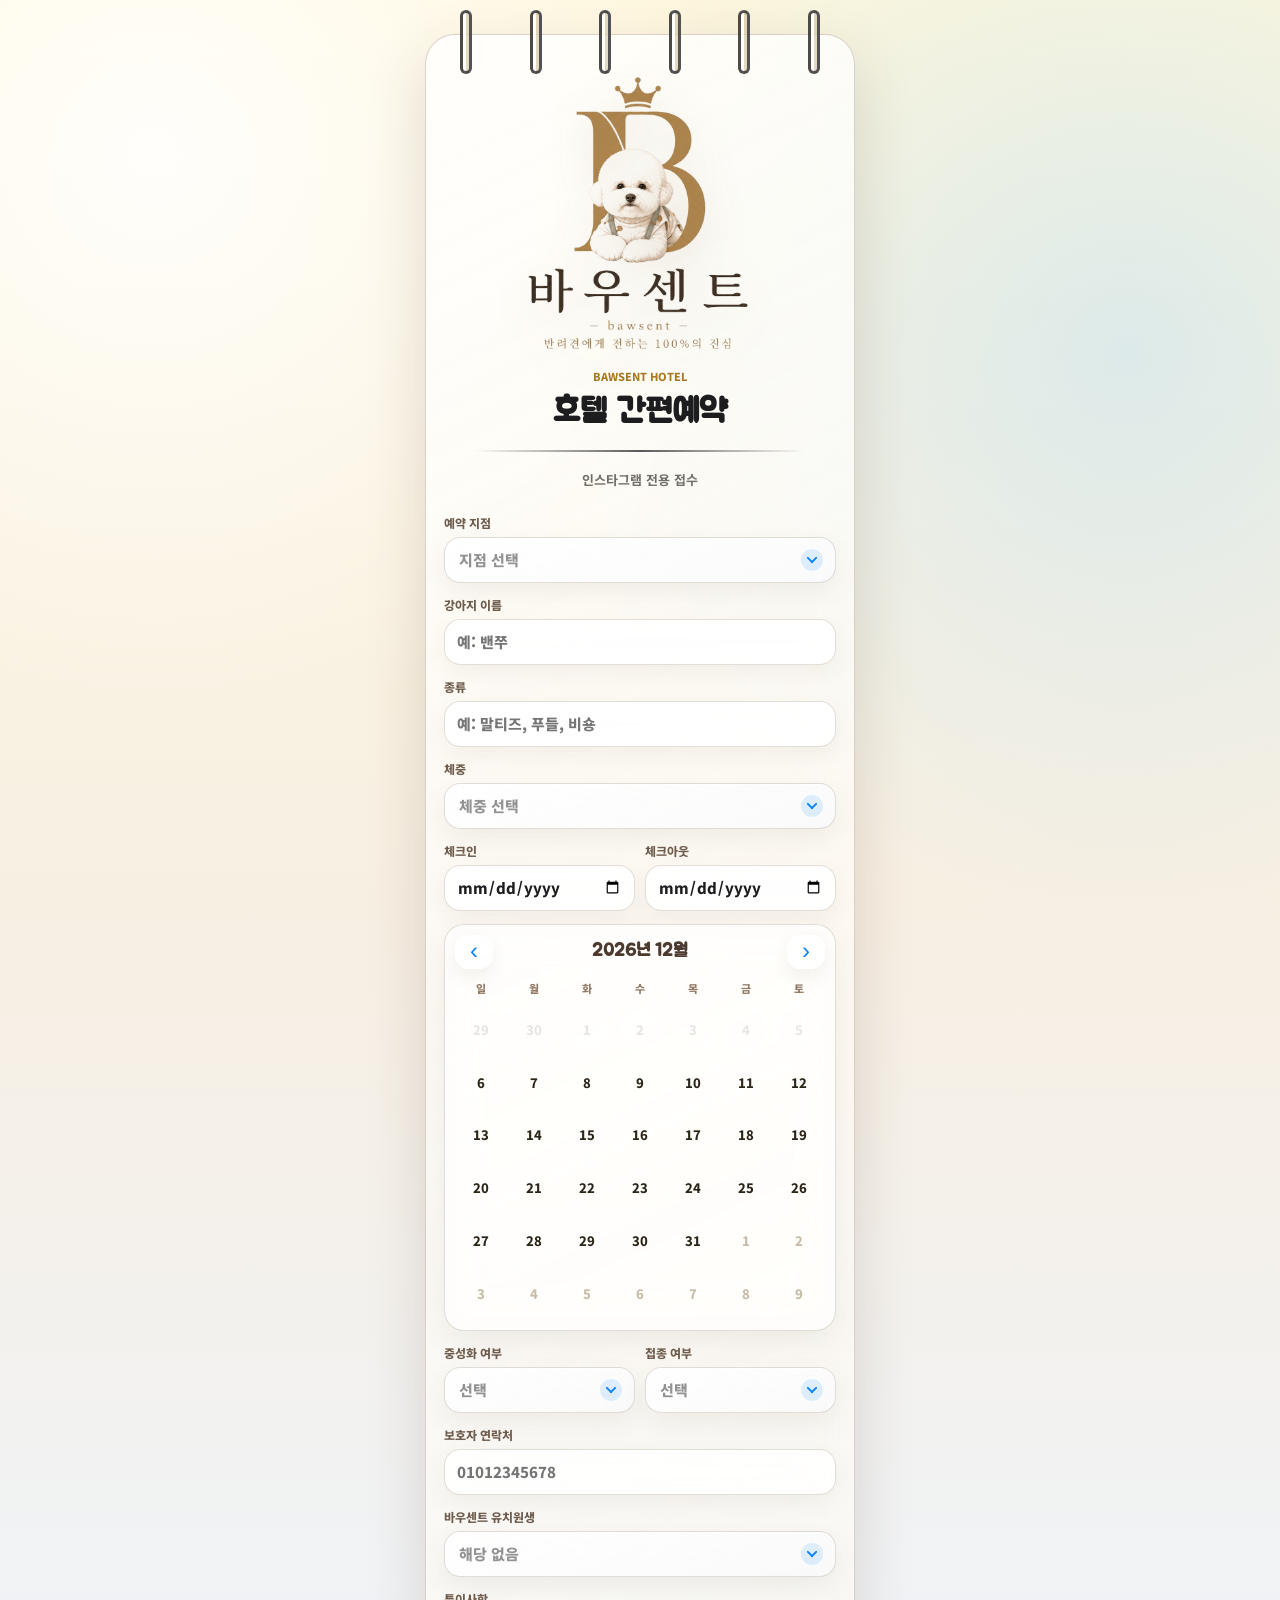
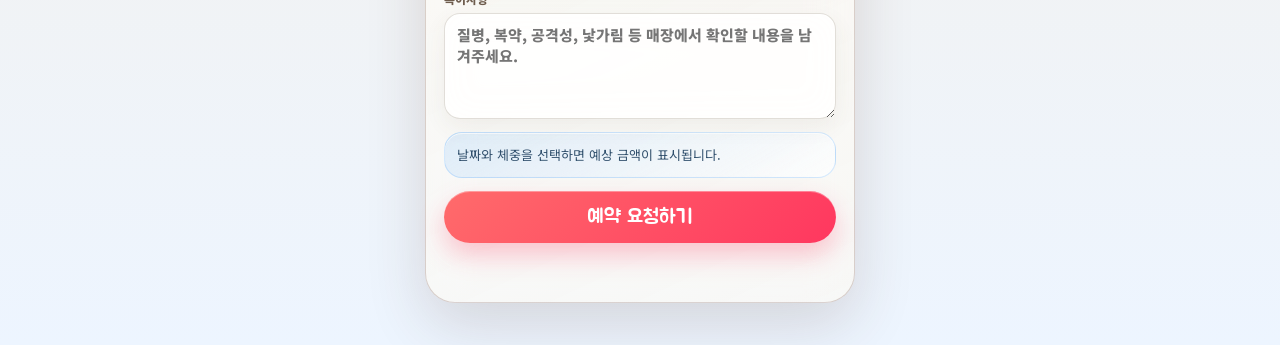
==== reservation/index.html @ 1a1848ed "Update public branding to Bawsent" ====
<!doctype html>
<html lang="ko">
<head>
  <meta charset="utf-8">
  <meta name="viewport" content="width=device-width, initial-scale=1">
  <meta name="reservation-api-base" content="https://wooreezip-hotel-api-wonwoo.netlify.app">
  <title>바우센트 호텔 간편예약</title>
  <link rel="preconnect" href="https://fonts.googleapis.com">
  <link rel="preconnect" href="https://fonts.gstatic.com" crossorigin>
  <link href="https://fonts.googleapis.com/css2?family=Jua&family=Noto+Sans+KR:wght@400;500;700;800&display=swap" rel="stylesheet">
  <link rel="stylesheet" href="styles.css?v=20260531-no-past-dates">
</head>
<body>
  <main class="page">
    <section class="paper">
      <div class="spiral" aria-hidden="true">
        <span></span><span></span><span></span><span></span><span></span><span></span>
      </div>
      <header class="hero">
        <img class="brand-logo" src="bawsent-logo-cutout.png" alt="바우센트 로고">
        <p>BAWSENT HOTEL</p>
        <h1>호텔 간편예약</h1>
        <div class="line"></div>
        <span>인스타그램 전용 접수</span>
      </header>

      <form id="reservation-form" class="form">
        <input type="text" name="company" class="hp" tabindex="-1" autocomplete="off" aria-hidden="true">

        <label>
          <span>예약 지점</span>
          <select name="branch" required>
            <option value="">지점 선택</option>
            <option value="sasang">사상점</option>
            <option value="eomgung">엄궁점</option>
          </select>
        </label>

        <label>
          <span>강아지 이름</span>
          <input type="text" name="dog_name" maxlength="32" placeholder="예: 밴쭈" required>
        </label>

        <label>
          <span>종류</span>
          <input type="text" name="breed" maxlength="40" placeholder="예: 말티즈, 푸들, 비숑" required>
        </label>

        <label>
          <span>체중</span>
          <select name="weight_kg" required>
            <option value="">체중 선택</option>
            <option value="4">4kg 이하</option>
            <option value="6">4kg 초과~6kg 이하</option>
            <option value="8">6kg 초과~8kg 이하</option>
          </select>
        </label>

        <div class="grid date-grid">
          <label class="date-field">
            <span>체크인</span>
            <input type="date" name="checkin" required>
          </label>
          <label class="date-field">
            <span>체크아웃</span>
            <input type="date" name="checkout" required>
          </label>
        </div>
        <div id="range-calendar" class="range-calendar" aria-label="숙박 날짜 범위 선택">
          <div class="calendar-head">
            <button type="button" class="calendar-nav" data-calendar-prev aria-label="이전 달">‹</button>
            <strong id="calendar-title"></strong>
            <button type="button" class="calendar-nav" data-calendar-next aria-label="다음 달">›</button>
          </div>
          <div class="calendar-weekdays" aria-hidden="true">
            <span>일</span><span>월</span><span>화</span><span>수</span><span>목</span><span>금</span><span>토</span>
          </div>
          <div id="calendar-days" class="calendar-days"></div>
        </div>

        <div class="grid">
          <label>
            <span>중성화 여부</span>
            <select name="neutered" required>
              <option value="">선택</option>
              <option value="true">완료</option>
              <option value="false">미완료</option>
            </select>
          </label>
          <label>
            <span>접종 여부</span>
            <select name="vaccination_confirmed" required>
              <option value="">선택</option>
              <option value="true">확인 완료</option>
              <option value="false">미확인</option>
            </select>
          </label>
        </div>

        <label>
          <span>보호자 연락처</span>
          <input type="tel" name="guardian_phone" inputmode="numeric" pattern="[0-9]{10,11}" placeholder="01012345678" required>
        </label>

        <label>
          <span>바우센트 유치원생</span>
          <select name="kindergarten_class">
            <option value="">해당 없음</option>
            <option value="매일반">매일반</option>
          </select>
        </label>

        <label>
          <span>특이사항</span>
          <textarea name="special_notes" rows="4" maxlength="1000" placeholder="질병, 복약, 공격성, 낯가림 등 매장에서 확인할 내용을 남겨주세요."></textarea>
        </label>

        <div id="summary" class="summary">날짜와 체중을 선택하면 예상 금액이 표시됩니다.</div>
        <button id="submit" type="submit">예약 요청하기</button>
        <p id="message" class="message" role="status" aria-live="polite"></p>
      </form>
    </section>
  </main>
  <script src="app.js?v=20260531-no-past-dates" defer></script>
</body>
</html>
---- reservation/styles.css ----
*, *::before, *::after { box-sizing: border-box; }
:root {
  --ink: #1d1d20;
  --muted: #736f68;
  --line: rgba(120, 105, 82, 0.22);
  --glass: rgba(255, 255, 255, 0.68);
  --glass-strong: rgba(255, 255, 255, 0.84);
  --blue: #0a84ff;
  --blue-soft: rgba(10, 132, 255, 0.14);
  --gold: #a87920;
}
body {
  margin: 0;
  min-height: 100vh;
  background:
    radial-gradient(circle at 12% 8%, rgba(255, 255, 255, 0.88), transparent 28%),
    radial-gradient(circle at 88% 18%, rgba(161, 215, 255, 0.34), transparent 30%),
    linear-gradient(180deg, #fff7dc 0%, #f7efe3 48%, #edf5ff 100%);
  color: var(--ink);
  font-family: 'Noto Sans KR', sans-serif;
  display: flex;
  justify-content: center;
  padding: 18px 12px 42px;
}
.page {
  width: calc(100vw - 56px);
  max-width: 430px;
}
.paper {
  position: relative;
  margin-top: 16px;
  background: linear-gradient(155deg, rgba(255, 255, 255, 0.78), rgba(255, 250, 241, 0.58));
  border: 1px solid rgba(112, 71, 60, 0.24);
  border-radius: 30px;
  padding: 58px 18px 24px;
  box-shadow: 0 22px 60px rgba(83, 52, 38, 0.16), inset 0 1px 0 rgba(255, 255, 255, 0.72);
  backdrop-filter: blur(22px);
  -webkit-backdrop-filter: blur(22px);
}
.spiral {
  position: absolute;
  top: -25px;
  left: 34px;
  right: 34px;
  display: flex;
  justify-content: space-between;
}
.spiral span {
  width: 12px;
  height: 64px;
  border: 3px solid rgba(29, 29, 32, 0.76);
  border-radius: 999px;
  background: linear-gradient(90deg, rgba(255, 255, 255, 0.92) 0 50%, rgba(213, 198, 158, 0.64) 50%);
}
.hero {
  text-align: center;
  margin-bottom: 24px;
}
.brand-logo {
  display: block;
  width: min(76%, 246px);
  height: auto;
  margin: -18px auto 10px;
  filter: drop-shadow(0 12px 22px rgba(96, 64, 34, 0.12));
}
.hero p {
  margin: 0 0 8px;
  font-size: 11px;
  font-weight: 800;
  color: var(--gold);
  letter-spacing: 0;
}
.hero h1 {
  margin: 0;
  font-family: 'Jua', sans-serif;
  font-size: 33px;
  letter-spacing: 0;
}
.hero .line {
  height: 1.5px;
  background: linear-gradient(90deg, transparent, rgba(29, 29, 32, 0.72), transparent);
  margin: 17px auto 14px;
  width: 84%;
}
.hero span {
  font-size: 13px;
  color: var(--muted);
  font-weight: 700;
}
.form {
  display: flex;
  flex-direction: column;
  gap: 13px;
}
label {
  display: flex;
  flex-direction: column;
  gap: 6px;
  font-size: 12px;
  font-weight: 800;
  color: #6f5d4e;
}
input, select, textarea {
  width: 100%;
  min-width: 0;
  min-height: 46px;
  border: 1px solid var(--line);
  border-radius: 16px;
  background: var(--glass-strong);
  color: var(--ink);
  font: inherit;
  font-size: 15px;
  padding: 10px 12px;
  box-shadow: inset 0 1px 0 rgba(255, 255, 255, 0.76), 0 8px 22px rgba(106, 86, 61, 0.07);
  backdrop-filter: blur(16px);
  -webkit-backdrop-filter: blur(16px);
}
input:focus, textarea:focus {
  outline: 3px solid rgba(10, 132, 255, 0.18);
  border-color: rgba(10, 132, 255, 0.44);
}
textarea {
  min-height: 94px;
  resize: vertical;
}
.native-select {
  position: absolute;
  opacity: 0;
  pointer-events: none;
}
.select-trigger {
  display: flex;
  align-items: center;
  justify-content: space-between;
  width: 100%;
  min-height: 46px;
  padding: 10px 12px 10px 14px;
  border: 1px solid var(--line);
  border-radius: 16px;
  background: linear-gradient(160deg, rgba(255, 255, 255, 0.9), rgba(248, 249, 252, 0.66));
  color: var(--ink);
  font-family: 'Noto Sans KR', sans-serif;
  font-size: 15px;
  font-weight: 800;
  text-align: left;
  box-shadow: inset 0 1px 0 rgba(255, 255, 255, 0.82), 0 10px 24px rgba(88, 76, 61, 0.08);
  backdrop-filter: blur(18px);
  -webkit-backdrop-filter: blur(18px);
}
.select-trigger.is-placeholder {
  color: rgba(29, 29, 32, 0.48);
}
.select-trigger.is-open {
  border-color: rgba(10, 132, 255, 0.38);
  background: linear-gradient(160deg, rgba(255, 255, 255, 0.94), rgba(238, 247, 255, 0.78));
  box-shadow: 0 0 0 4px rgba(10, 132, 255, 0.10), 0 14px 28px rgba(41, 87, 132, 0.12);
}
.select-chevron {
  width: 22px;
  height: 22px;
  border-radius: 999px;
  background: rgba(10, 132, 255, 0.12);
  position: relative;
  flex: 0 0 auto;
}
.select-trigger.is-open .select-chevron {
  background: rgba(10, 132, 255, 0.18);
  transform: rotate(180deg);
}
.select-chevron::before,
.select-chevron::after {
  content: "";
  position: absolute;
  top: 10px;
  width: 8px;
  height: 2px;
  border-radius: 999px;
  background: var(--blue);
}
.select-chevron::before {
  left: 5px;
  transform: rotate(45deg);
}
.select-chevron::after {
  right: 5px;
  transform: rotate(-45deg);
}
.select-menu[hidden] {
  display: none;
}
.select-menu {
  display: flex;
  flex-direction: column;
  gap: 6px;
  margin-top: 7px;
  padding: 7px;
  max-height: 220px;
  overflow: auto;
  border: 1px solid rgba(255, 255, 255, 0.66);
  border-radius: 20px;
  background: rgba(248, 250, 253, 0.82);
  box-shadow: 0 16px 36px rgba(41, 54, 70, 0.13), inset 0 1px 0 rgba(255, 255, 255, 0.88);
  backdrop-filter: blur(22px) saturate(1.18);
  -webkit-backdrop-filter: blur(22px) saturate(1.18);
  animation: inlineSelectIn 180ms cubic-bezier(.2, .9, .2, 1);
}
.select-option {
  display: flex;
  align-items: center;
  justify-content: space-between;
  width: 100%;
  min-height: 44px;
  padding: 10px 8px 10px 12px;
  border: 0;
  border-radius: 15px;
  background: transparent;
  color: var(--ink);
  font-family: 'Noto Sans KR', sans-serif;
  font-size: 15px;
  font-weight: 800;
  text-align: left;
  box-shadow: none;
}
.select-option[aria-selected="true"] {
  background: linear-gradient(135deg, rgba(10, 132, 255, 0.16), rgba(117, 199, 255, 0.18));
  color: #073f79;
}
.select-check {
  width: 20px;
  height: 20px;
  border: 1.5px solid rgba(60, 60, 67, 0.26);
  border-radius: 999px;
  position: relative;
  flex: 0 0 auto;
  background: rgba(255, 255, 255, 0.45);
}
.select-option[aria-selected="true"] .select-check {
  border-color: var(--blue);
  background: var(--blue);
}
.select-option[aria-selected="true"] .select-check::after {
  content: "";
  position: absolute;
  left: 5px;
  top: 3px;
  width: 6px;
  height: 10px;
  border: solid #fff;
  border-width: 0 2px 2px 0;
  transform: rotate(45deg);
}
@keyframes inlineSelectIn {
  from { opacity: 0; transform: translateY(-5px) scale(0.985); }
  to { opacity: 1; transform: translateY(0) scale(1); }
}
.grid {
  display: grid;
  grid-template-columns: minmax(0, 1fr) minmax(0, 1fr);
  gap: 10px;
}
.grid > label {
  min-width: 0;
}
.date-grid {
  margin-bottom: 0;
}
input[type="date"] {
  max-width: 100%;
  -webkit-appearance: none;
  appearance: none;
}
.date-field input {
  cursor: pointer;
}
.date-field input:focus {
  outline: 3px solid rgba(102, 190, 236, 0.28);
  border-color: #7cc7eb;
}
.range-calendar {
  overflow: hidden;
  padding: 10px;
  border: 1px solid var(--line);
  border-radius: 20px;
  background: rgba(255, 255, 255, 0.62);
  box-shadow: inset 0 1px 0 rgba(255, 255, 255, 0.82), 0 12px 28px rgba(88, 76, 61, 0.08);
  backdrop-filter: blur(18px);
  -webkit-backdrop-filter: blur(18px);
}
.calendar-head {
  display: grid;
  grid-template-columns: 38px 1fr 38px;
  align-items: center;
  gap: 8px;
  margin-bottom: 8px;
}
.calendar-head strong {
  text-align: center;
  font-family: 'Jua', sans-serif;
  font-size: 18px;
  color: #4d3a2f;
}
.calendar-nav {
  width: 38px;
  min-height: 34px;
  border-radius: 14px;
  background: rgba(255, 255, 255, 0.72);
  color: var(--blue);
  font-family: 'Jua', sans-serif;
  font-size: 24px;
  line-height: 1;
  box-shadow: 0 8px 18px rgba(89, 74, 52, 0.08), inset 0 1px 0 rgba(255, 255, 255, 0.74);
}
.calendar-weekdays,
.calendar-days {
  display: grid;
  grid-template-columns: repeat(7, minmax(0, 1fr));
}
.calendar-weekdays span {
  padding: 3px 0 7px;
  text-align: center;
  color: #927964;
  font-size: 11px;
  font-weight: 800;
}
.calendar-day {
  position: relative;
  isolation: isolate;
  width: 100%;
  aspect-ratio: 1;
  min-height: 38px;
  border: 0;
  border-radius: 0;
  background: transparent;
  color: #2b2418;
  font-family: 'Noto Sans KR', sans-serif;
  font-size: 13px;
  font-weight: 800;
  box-shadow: none;
}
.calendar-day::before {
  content: "";
  position: absolute;
  inset: 4px 0;
  z-index: -2;
}
.calendar-day::after {
  content: "";
  position: absolute;
  inset: 6px;
  z-index: -1;
  border-radius: 999px;
}
.calendar-day.is-muted {
  color: #c6bba6;
}
.calendar-day.is-disabled {
  color: rgba(112, 105, 94, 0.28);
  cursor: not-allowed;
}
.calendar-day.is-disabled::after {
  background: rgba(255, 255, 255, 0.24);
}
.calendar-day.is-disabled:active {
  transform: none;
}
.calendar-day.is-in-range::before {
  background: linear-gradient(110deg, rgba(197, 232, 255, 0.55), rgba(116, 199, 245, 0.34), rgba(219, 243, 255, 0.62));
  background-size: 220% 100%;
  animation: rangeFlow 1.9s ease-in-out infinite;
}
.calendar-day.is-start::before {
  left: 50%;
  border-radius: 999px 0 0 999px;
}
.calendar-day.is-end::before {
  right: 50%;
  border-radius: 0 999px 999px 0;
}
.calendar-day.is-start::after,
.calendar-day.is-end::after {
  background: #74c7f5;
  box-shadow: 0 5px 12px rgba(65, 151, 202, 0.24);
}
.calendar-day.is-start,
.calendar-day.is-end {
  color: #17384d;
}
.calendar-day:active {
  transform: translateY(2px) scale(0.97);
}
.calendar-day:focus-visible {
  outline: 3px solid rgba(102, 190, 236, 0.42);
  outline-offset: -3px;
}
@keyframes rangeFlow {
  0% { background-position: 0% 50%; }
  50% { background-position: 100% 50%; }
  100% { background-position: 0% 50%; }
}
.summary {
  min-height: 46px;
  padding: 12px;
  border: 1px solid rgba(10, 132, 255, 0.16);
  border-radius: 18px;
  background: linear-gradient(150deg, rgba(10, 132, 255, 0.11), rgba(255, 255, 255, 0.68));
  color: #31506d;
  font-size: 13px;
  line-height: 1.55;
  box-shadow: inset 0 1px 0 rgba(255, 255, 255, 0.74);
}
button {
  position: relative;
  overflow: hidden;
  min-height: 52px;
  border: 0;
  border-radius: 999px;
  background: #e95555;
  color: #fff;
  font-family: 'Jua', sans-serif;
  font-size: 20px;
  cursor: pointer;
  box-shadow: 0 8px 0 #b93131;
  transition: transform 140ms ease, box-shadow 140ms ease, filter 140ms ease;
}
#submit {
  background: linear-gradient(135deg, #ff6b6b, #ff375f);
  box-shadow: 0 12px 26px rgba(255, 55, 95, 0.28), inset 0 1px 0 rgba(255, 255, 255, 0.34);
}
#submit:not(:disabled):active {
  transform: translateY(5px) scale(0.985);
  box-shadow: 0 4px 12px rgba(255, 55, 95, 0.22);
}
#submit::before {
  content: "";
  position: absolute;
  inset: -40% -20%;
  background: radial-gradient(circle, rgba(255, 255, 255, 0.68) 0 12%, transparent 13% 100%);
  transform: translateX(-130%) rotate(12deg);
  opacity: 0;
}
#submit.is-popping {
  animation: submitPop 520ms cubic-bezier(.2, 1.4, .3, 1);
}
#submit.is-popping::before {
  animation: submitSpark 520ms ease-out;
}
@keyframes submitPop {
  0% { transform: translateY(0) scale(1); filter: brightness(1); }
  36% { transform: translateY(4px) scale(0.97); filter: brightness(1.05); }
  68% { transform: translateY(-4px) scale(1.035); filter: brightness(1.12); }
  100% { transform: translateY(0) scale(1); filter: brightness(1); }
}
@keyframes submitSpark {
  0% { transform: translateX(-130%) rotate(12deg); opacity: 0; }
  35% { opacity: 1; }
  100% { transform: translateX(130%) rotate(12deg); opacity: 0; }
}
button:disabled {
  opacity: .6;
  cursor: progress;
}
.message {
  min-height: 22px;
  margin: 0;
  font-size: 13px;
  line-height: 1.55;
  color: #5b493b;
}
.message.error {
  color: #b93131;
}
.message.success {
  color: #247342;
}
.hp {
  position: absolute;
  left: -10000px;
  width: 1px;
  height: 1px;
}
@media (max-width: 360px) {
  .paper { padding-left: 14px; padding-right: 14px; }
  .grid { grid-template-columns: 1fr; }
}
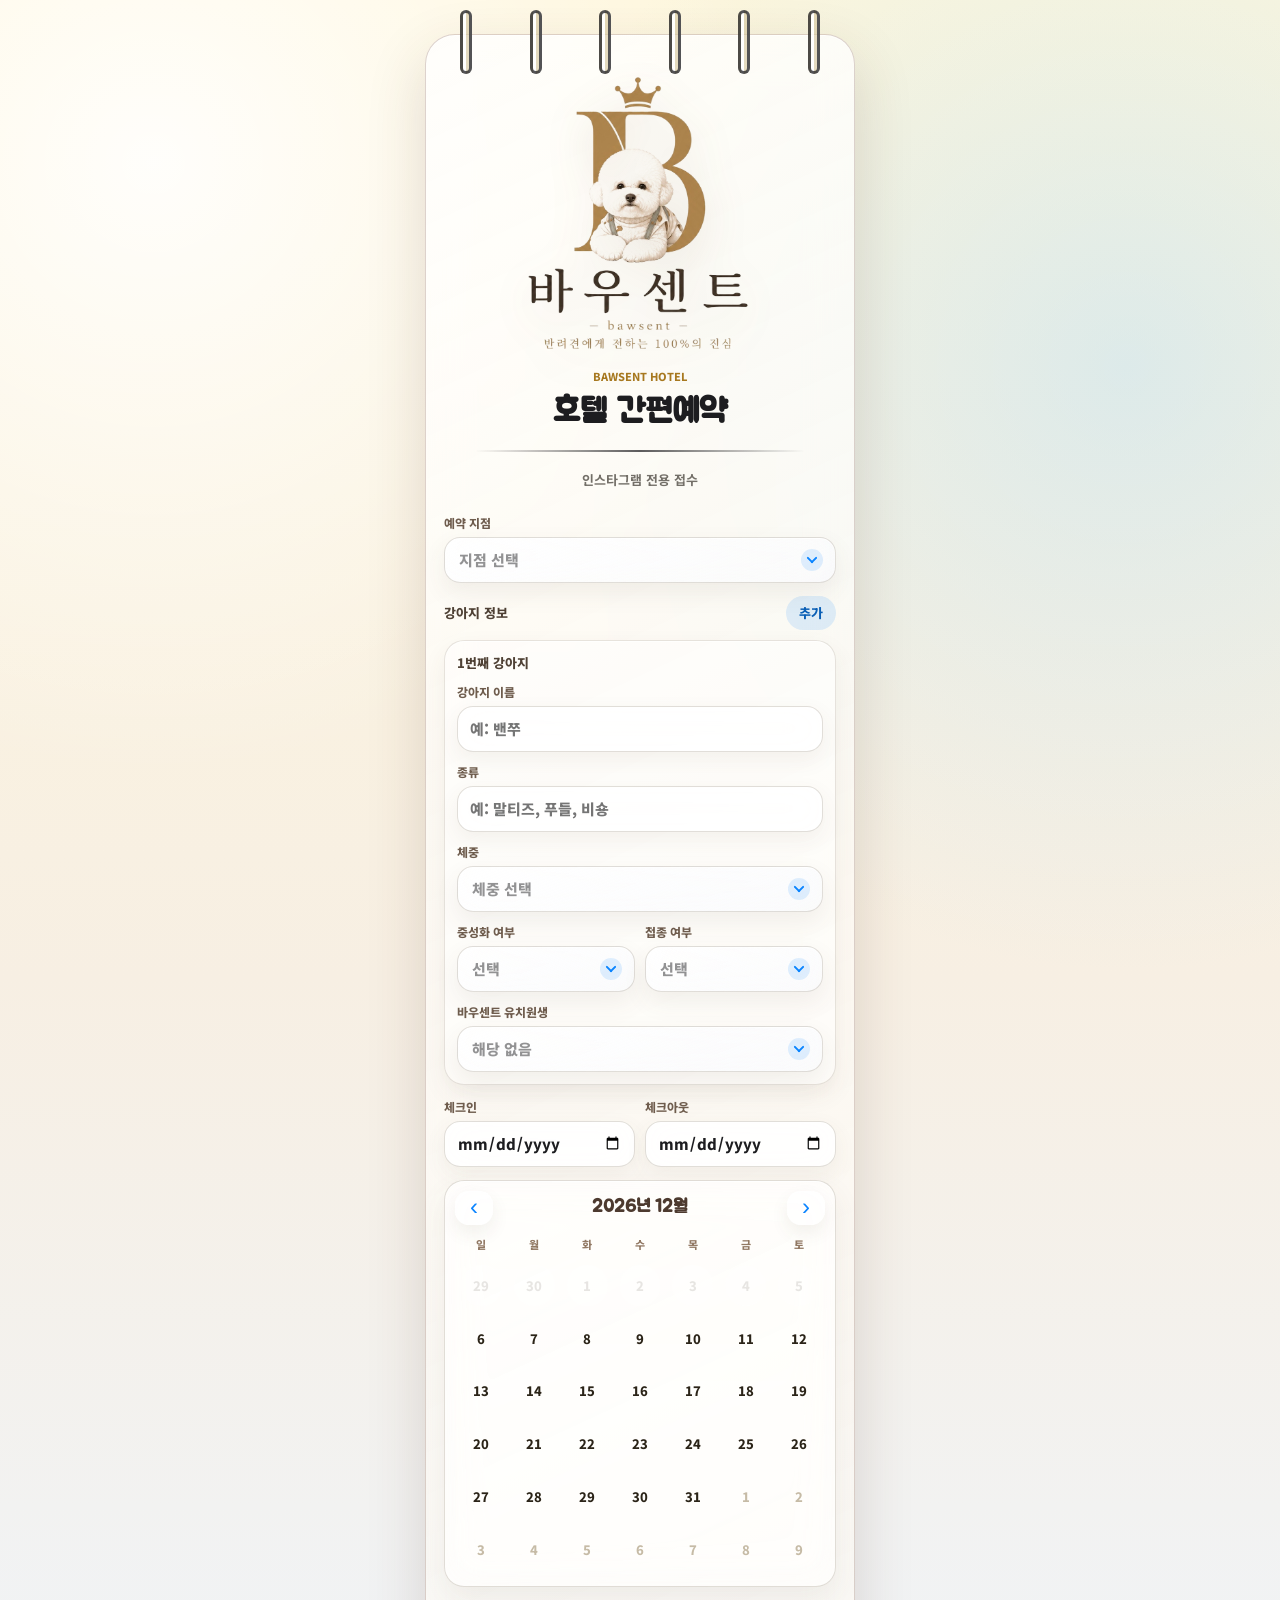
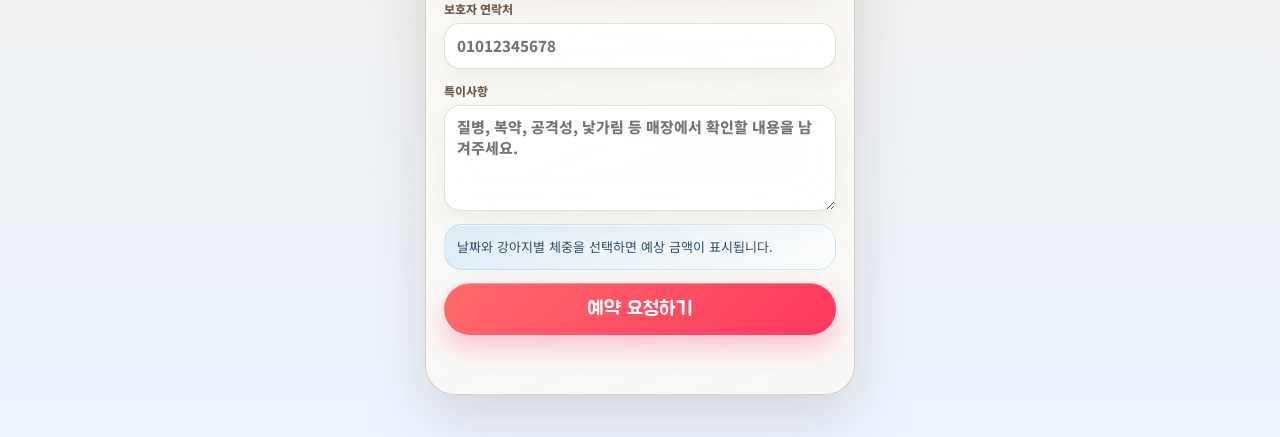
==== commit 0c4b00ae: "Add multi-dog hotel reservation form" ====
--- a/reservation/index.html
+++ b/reservation/index.html
@@ -36,25 +36,62 @@
           </select>
         </label>
 
-        <label>
-          <span>강아지 이름</span>
-          <input type="text" name="dog_name" maxlength="32" placeholder="예: 밴쭈" required>
-        </label>
-
-        <label>
-          <span>종류</span>
-          <input type="text" name="breed" maxlength="40" placeholder="예: 말티즈, 푸들, 비숑" required>
-        </label>
-
-        <label>
-          <span>체중</span>
-          <select name="weight_kg" required>
-            <option value="">체중 선택</option>
-            <option value="4">4kg 이하</option>
-            <option value="6">4kg 초과~6kg 이하</option>
-            <option value="8">6kg 초과~8kg 이하</option>
-          </select>
-        </label>
+        <section class="dog-section" aria-label="강아지 정보">
+          <div class="section-head">
+            <span>강아지 정보</span>
+            <button id="add-dog" class="secondary-button" type="button">추가</button>
+          </div>
+          <div id="dog-list" class="dog-list">
+            <div class="dog-card" data-dog-card>
+              <div class="dog-card-head">
+                <strong>1번째 강아지</strong>
+                <button class="dog-remove" type="button" aria-label="강아지 삭제" hidden>삭제</button>
+              </div>
+              <label>
+                <span>강아지 이름</span>
+                <input type="text" name="dog_name" maxlength="32" placeholder="예: 밴쭈" required>
+              </label>
+              <label>
+                <span>종류</span>
+                <input type="text" name="breed" maxlength="40" placeholder="예: 말티즈, 푸들, 비숑" required>
+              </label>
+              <label>
+                <span>체중</span>
+                <select name="weight_kg" required>
+                  <option value="">체중 선택</option>
+                  <option value="4">4kg 이하</option>
+                  <option value="6">4kg 초과~6kg 이하</option>
+                  <option value="8">6kg 초과~8kg 이하</option>
+                </select>
+              </label>
+              <div class="grid">
+                <label>
+                  <span>중성화 여부</span>
+                  <select name="neutered" required>
+                    <option value="">선택</option>
+                    <option value="true">완료</option>
+                    <option value="false">미완료</option>
+                  </select>
+                </label>
+                <label>
+                  <span>접종 여부</span>
+                  <select name="vaccination_confirmed" required>
+                    <option value="">선택</option>
+                    <option value="true">확인 완료</option>
+                    <option value="false">미확인</option>
+                  </select>
+                </label>
+              </div>
+              <label>
+                <span>바우센트 유치원생</span>
+                <select name="kindergarten_class">
+                  <option value="">해당 없음</option>
+                  <option value="매일반">매일반</option>
+                </select>
+              </label>
+            </div>
+          </div>
+        </section>
 
         <div class="grid date-grid">
           <label class="date-field">
@@ -78,36 +115,9 @@
           <div id="calendar-days" class="calendar-days"></div>
         </div>
 
-        <div class="grid">
-          <label>
-            <span>중성화 여부</span>
-            <select name="neutered" required>
-              <option value="">선택</option>
-              <option value="true">완료</option>
-              <option value="false">미완료</option>
-            </select>
-          </label>
-          <label>
-            <span>접종 여부</span>
-            <select name="vaccination_confirmed" required>
-              <option value="">선택</option>
-              <option value="true">확인 완료</option>
-              <option value="false">미확인</option>
-            </select>
-          </label>
-        </div>
-
         <label>
           <span>보호자 연락처</span>
           <input type="tel" name="guardian_phone" inputmode="numeric" pattern="[0-9]{10,11}" placeholder="01012345678" required>
-        </label>
-
-        <label>
-          <span>바우센트 유치원생</span>
-          <select name="kindergarten_class">
-            <option value="">해당 없음</option>
-            <option value="매일반">매일반</option>
-          </select>
         </label>
 
         <label>
--- a/reservation/styles.css
+++ b/reservation/styles.css
@@ -261,6 +261,62 @@
 .grid > label {
   min-width: 0;
 }
+.dog-section {
+  display: flex;
+  flex-direction: column;
+  gap: 10px;
+}
+.section-head,
+.dog-card-head {
+  display: flex;
+  align-items: center;
+  justify-content: space-between;
+  gap: 10px;
+}
+.section-head > span,
+.dog-card-head strong {
+  color: #4f4135;
+  font-size: 13px;
+  font-weight: 800;
+}
+.dog-list {
+  display: flex;
+  flex-direction: column;
+  gap: 10px;
+}
+.dog-card {
+  display: flex;
+  flex-direction: column;
+  gap: 11px;
+  padding: 12px;
+  border: 1px solid rgba(120, 105, 82, 0.18);
+  border-radius: 20px;
+  background: rgba(255, 255, 255, 0.48);
+  box-shadow: inset 0 1px 0 rgba(255, 255, 255, 0.78), 0 10px 24px rgba(88, 76, 61, 0.07);
+}
+.secondary-button,
+.dog-remove {
+  min-height: 34px;
+  padding: 0 13px;
+  border-radius: 999px;
+  background: rgba(10, 132, 255, 0.12);
+  color: #0a5fb5;
+  font-family: 'Noto Sans KR', sans-serif;
+  font-size: 13px;
+  font-weight: 800;
+  box-shadow: none;
+}
+.secondary-button:disabled {
+  opacity: 0.44;
+  cursor: not-allowed;
+}
+.dog-remove {
+  background: rgba(233, 85, 85, 0.1);
+  color: #b93131;
+}
+.dog-remove[hidden] {
+  display: none;
+}
 .date-grid {
   margin-bottom: 0;
 }
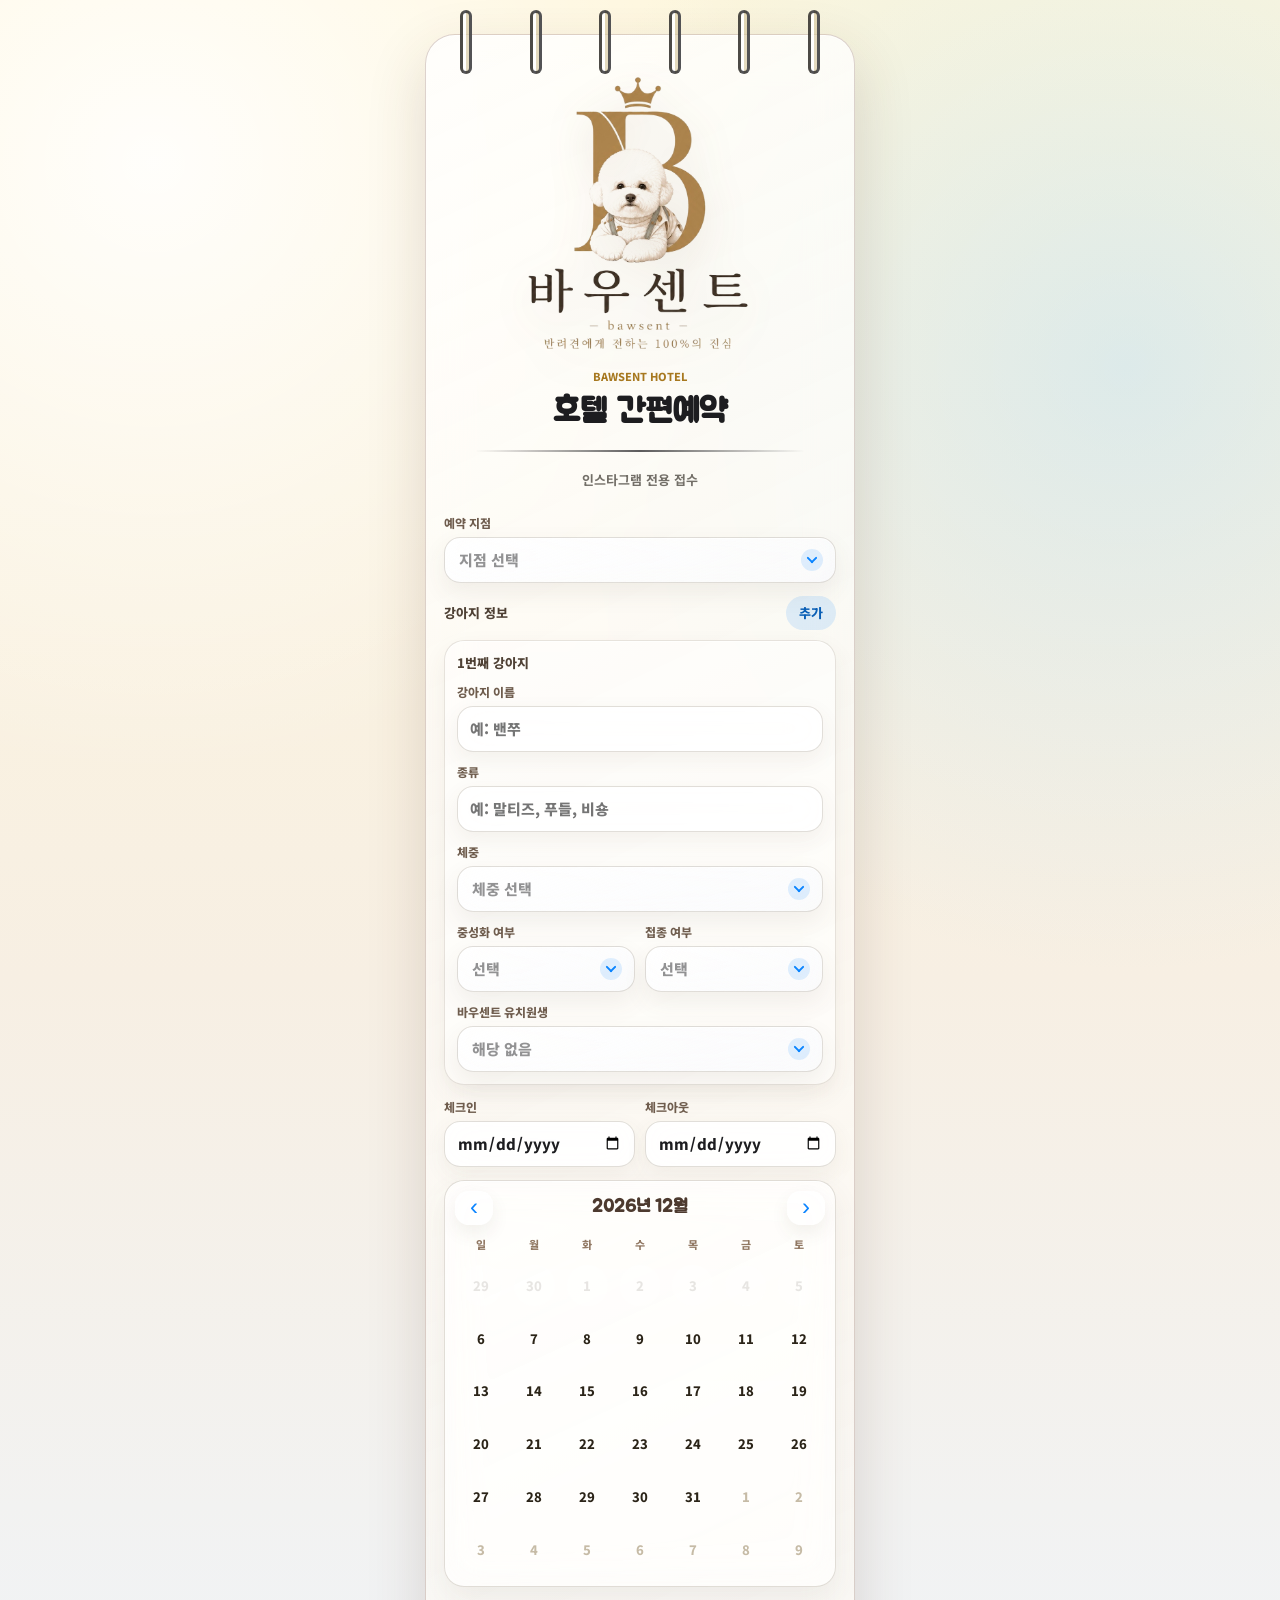
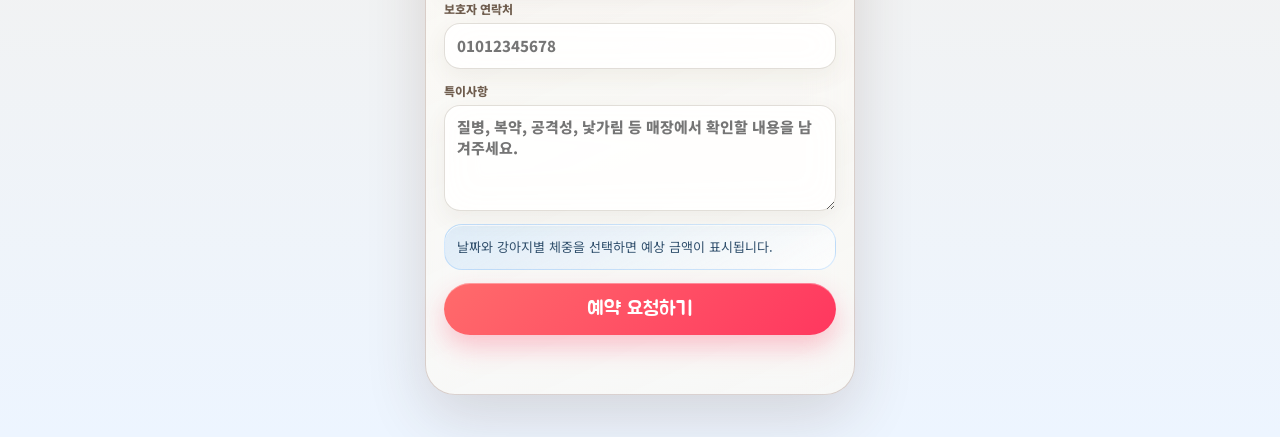
==== commit 9a0dd253: "fix: correct hotel reservation totals, mobile overflow and connection errors" ====
--- a/reservation/index.html
+++ b/reservation/index.html
@@ -8,7 +8,7 @@
   <link rel="preconnect" href="https://fonts.googleapis.com">
   <link rel="preconnect" href="https://fonts.gstatic.com" crossorigin>
   <link href="https://fonts.googleapis.com/css2?family=Jua&family=Noto+Sans+KR:wght@400;500;700;800&display=swap" rel="stylesheet">
-  <link rel="stylesheet" href="styles.css?v=20260531-no-past-dates">
+  <link rel="stylesheet" href="styles.css?v=20261023-hotel-ux-v1">
 </head>
 <body>
   <main class="page">
@@ -32,7 +32,7 @@
           <select name="branch" required>
             <option value="">지점 선택</option>
             <option value="sasang">사상점</option>
-            <option value="eomgung">엄궁점</option>
+            <option value="eomgung">사하점</option>
           </select>
         </label>
 
@@ -131,6 +131,6 @@
       </form>
     </section>
   </main>
-  <script src="app.js?v=20260531-no-past-dates" defer></script>
+  <script src="app.js?v=20261023-hotel-ux-v1" defer></script>
 </body>
 </html>
--- a/reservation/styles.css
+++ b/reservation/styles.css
@@ -93,6 +93,7 @@
   gap: 13px;
 }
 label {
+  position: relative;
   display: flex;
   flex-direction: column;
   gap: 6px;
@@ -125,6 +126,15 @@
 }
 .native-select {
   position: absolute;
+  top: 0;
+  left: 0;
+  width: 1px;
+  height: 1px;
+  min-height: 0;
+  padding: 0;
+  border: 0;
+  overflow: hidden;
+  clip-path: inset(50%);
   opacity: 0;
   pointer-events: none;
 }
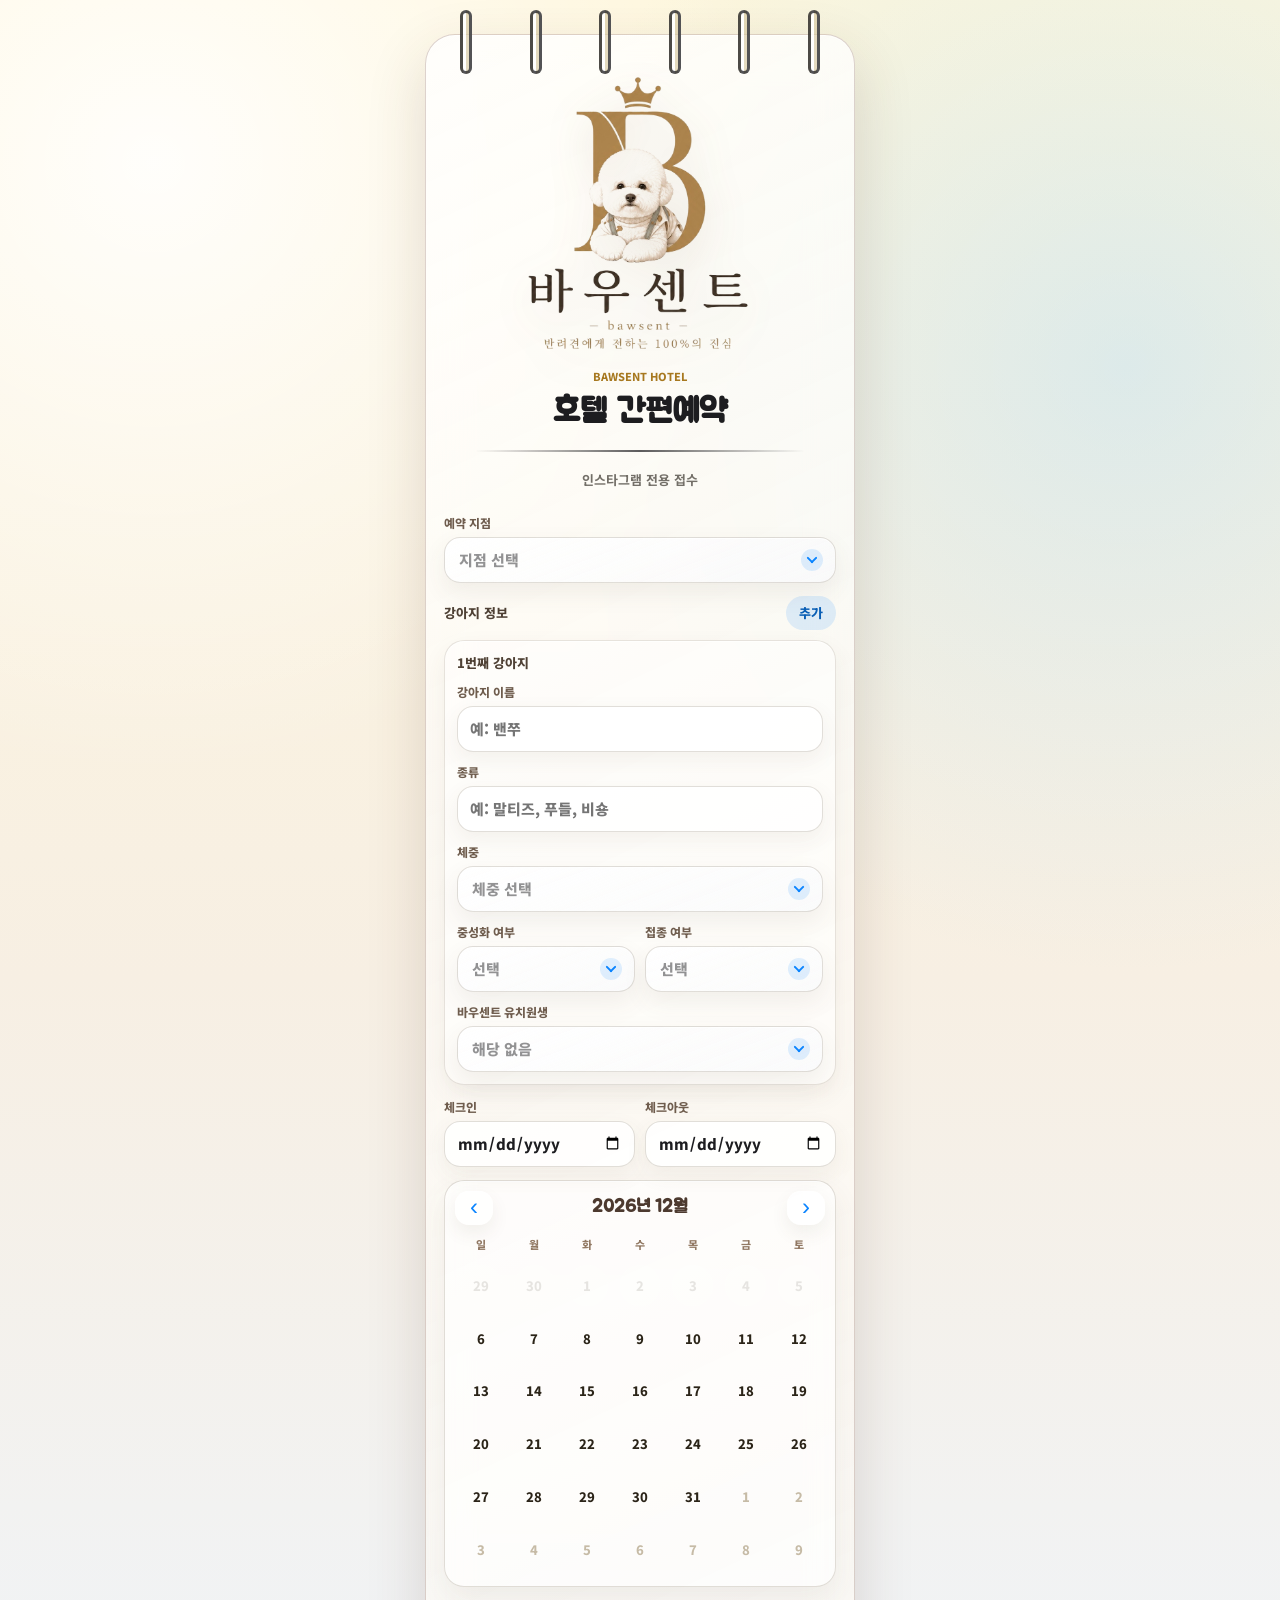
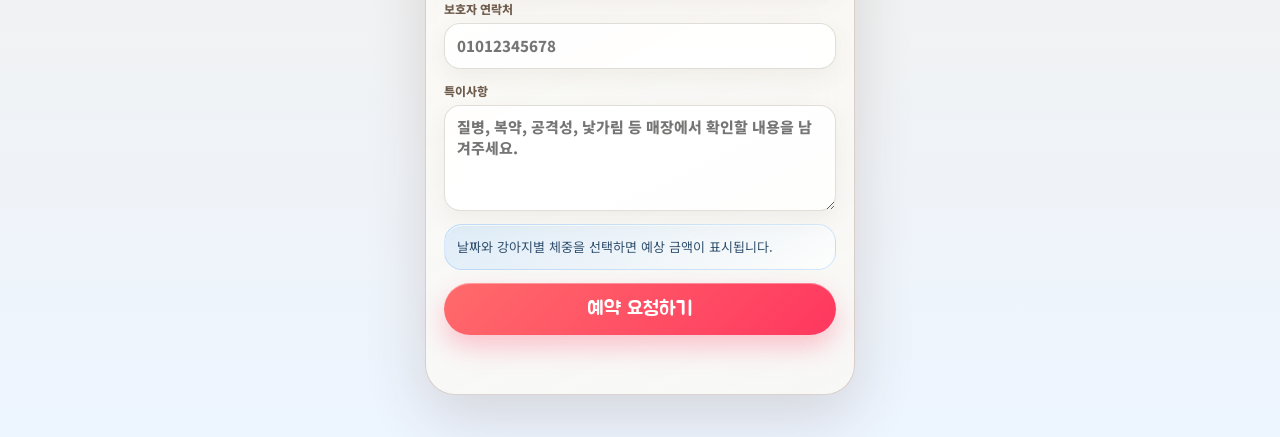
==== commit 5c35b860: "fix: keep reservation text visible during selection and scrolling" ====
--- a/reservation/index.html
+++ b/reservation/index.html
@@ -8,7 +8,7 @@
   <link rel="preconnect" href="https://fonts.googleapis.com">
   <link rel="preconnect" href="https://fonts.gstatic.com" crossorigin>
   <link href="https://fonts.googleapis.com/css2?family=Jua&family=Noto+Sans+KR:wght@400;500;700;800&display=swap" rel="stylesheet">
-  <link rel="stylesheet" href="styles.css?v=20261023-hotel-ux-v1">
+  <link rel="stylesheet" href="styles.css?v=20261023-text-paint-v2">
 </head>
 <body>
   <main class="page">
@@ -131,6 +131,6 @@
       </form>
     </section>
   </main>
-  <script src="app.js?v=20261023-hotel-ux-v1" defer></script>
+  <script src="app.js?v=20261023-text-paint-v2" defer></script>
 </body>
 </html>
--- a/reservation/styles.css
+++ b/reservation/styles.css
@@ -113,8 +113,6 @@
   font-size: 15px;
   padding: 10px 12px;
   box-shadow: inset 0 1px 0 rgba(255, 255, 255, 0.76), 0 8px 22px rgba(106, 86, 61, 0.07);
-  backdrop-filter: blur(16px);
-  -webkit-backdrop-filter: blur(16px);
 }
 input:focus, textarea:focus {
   outline: 3px solid rgba(10, 132, 255, 0.18);
@@ -154,8 +152,6 @@
   font-weight: 800;
   text-align: left;
   box-shadow: inset 0 1px 0 rgba(255, 255, 255, 0.82), 0 10px 24px rgba(88, 76, 61, 0.08);
-  backdrop-filter: blur(18px);
-  -webkit-backdrop-filter: blur(18px);
 }
 .select-trigger.is-placeholder {
   color: rgba(29, 29, 32, 0.48);
@@ -210,8 +206,6 @@
   border-radius: 20px;
   background: rgba(248, 250, 253, 0.82);
   box-shadow: 0 16px 36px rgba(41, 54, 70, 0.13), inset 0 1px 0 rgba(255, 255, 255, 0.88);
-  backdrop-filter: blur(22px) saturate(1.18);
-  -webkit-backdrop-filter: blur(22px) saturate(1.18);
   animation: inlineSelectIn 180ms cubic-bezier(.2, .9, .2, 1);
 }
 .select-option {
@@ -349,8 +343,6 @@
   border-radius: 20px;
   background: rgba(255, 255, 255, 0.62);
   box-shadow: inset 0 1px 0 rgba(255, 255, 255, 0.82), 0 12px 28px rgba(88, 76, 61, 0.08);
-  backdrop-filter: blur(18px);
-  -webkit-backdrop-filter: blur(18px);
 }
 .calendar-head {
   display: grid;
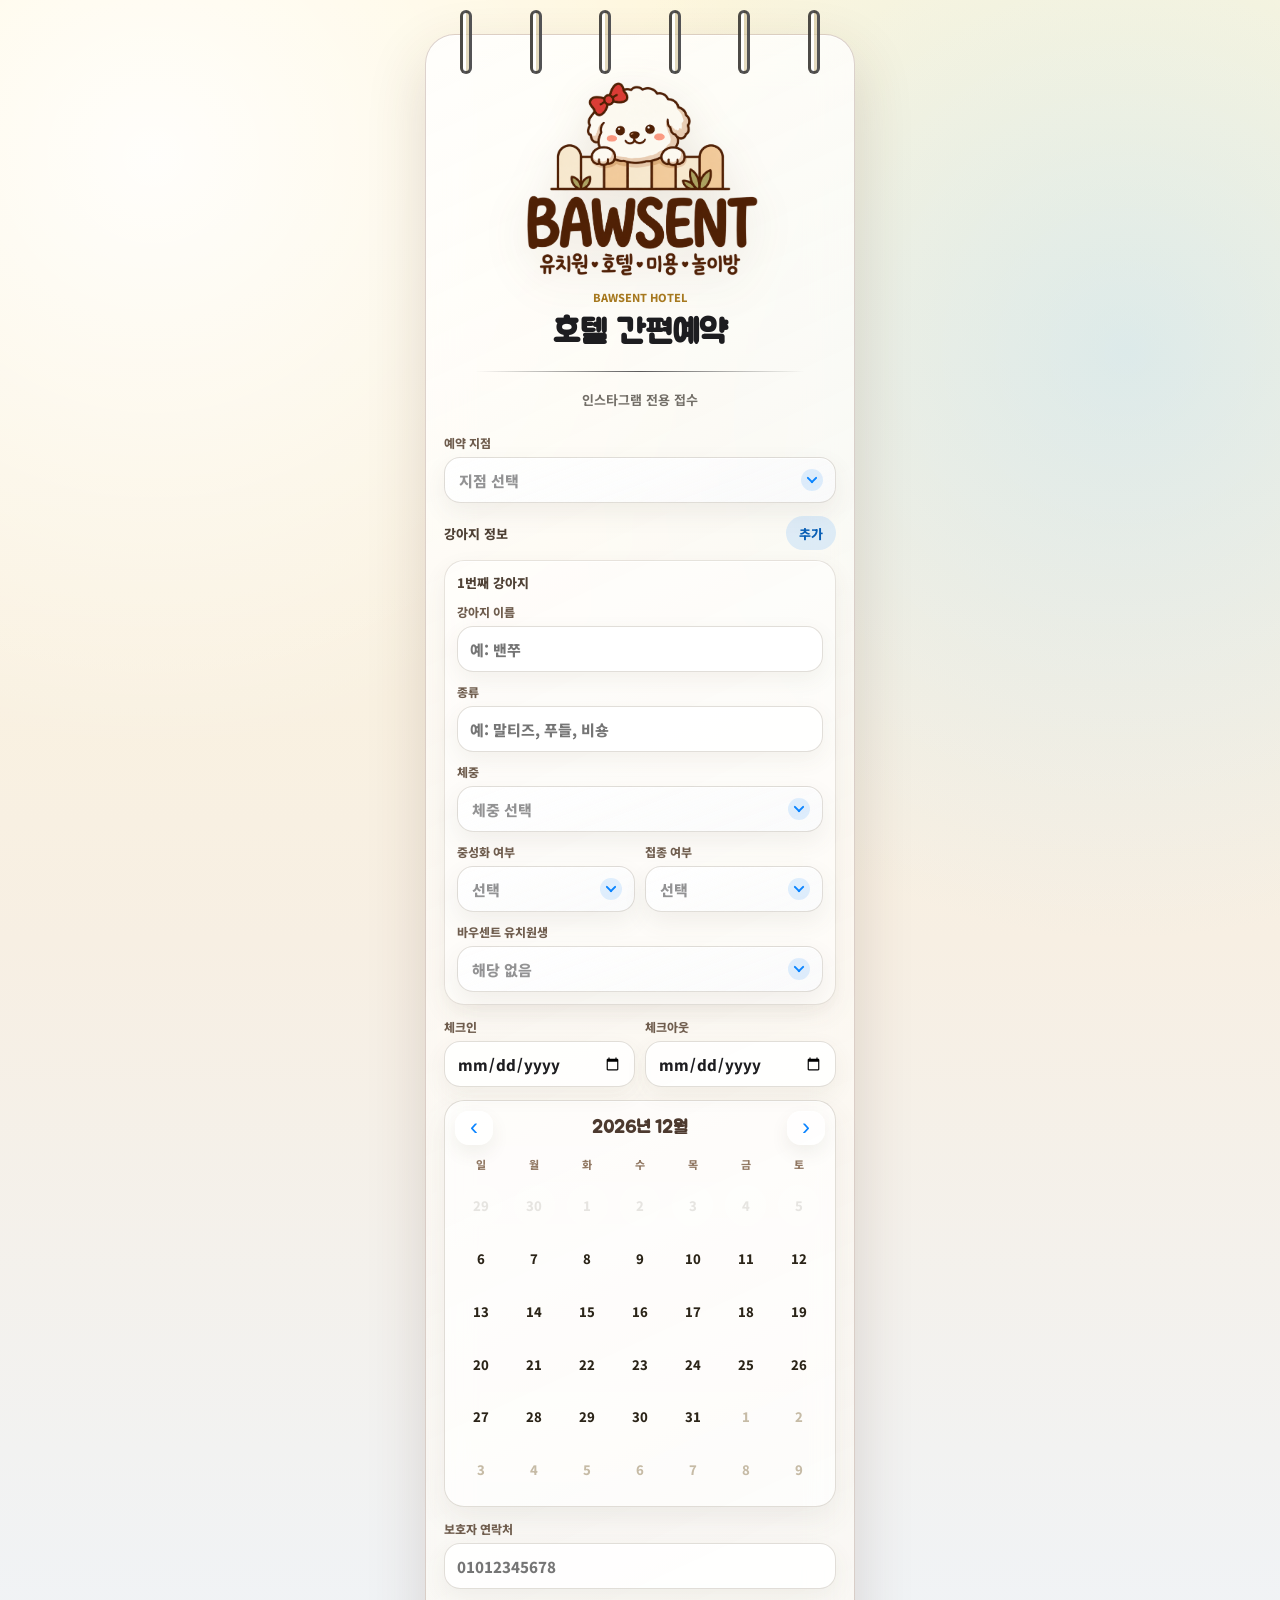
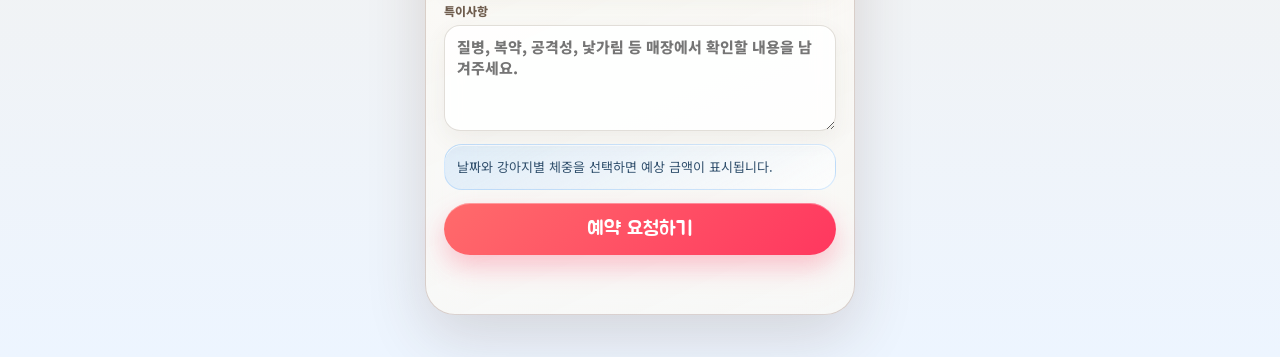
==== commit c38104aa: "fix: use transparent approved logo throughout link and hotel pages" ====
--- a/reservation/index.html
+++ b/reservation/index.html
@@ -17,7 +17,7 @@
         <span></span><span></span><span></span><span></span><span></span><span></span>
       </div>
       <header class="hero">
-        <img class="brand-logo" src="bawsent-logo-cutout.png" alt="바우센트 로고">
+        <img class="brand-logo" src="../static/brand/bawsent-logo-transparent-20261027.png" width="1379" height="1141" alt="바우센트 로고">
         <p>BAWSENT HOTEL</p>
         <h1>호텔 간편예약</h1>
         <div class="line"></div>
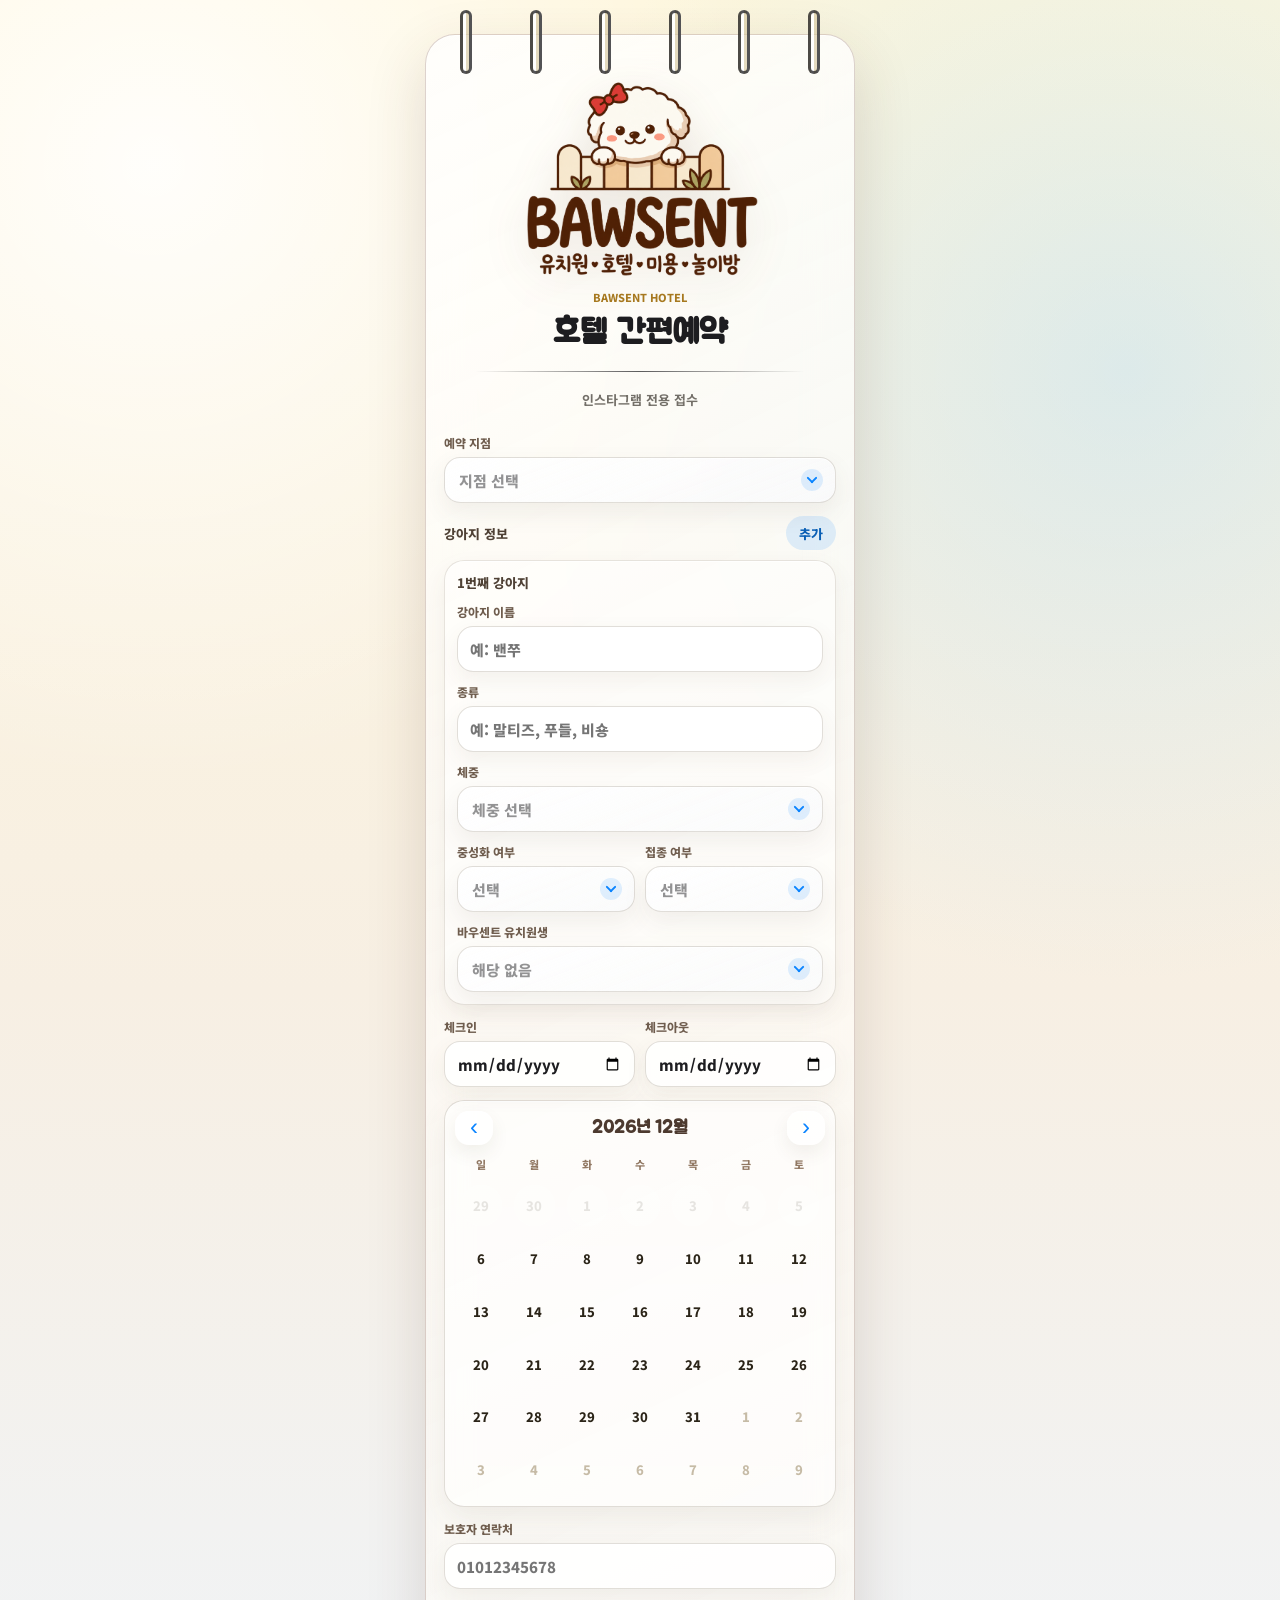
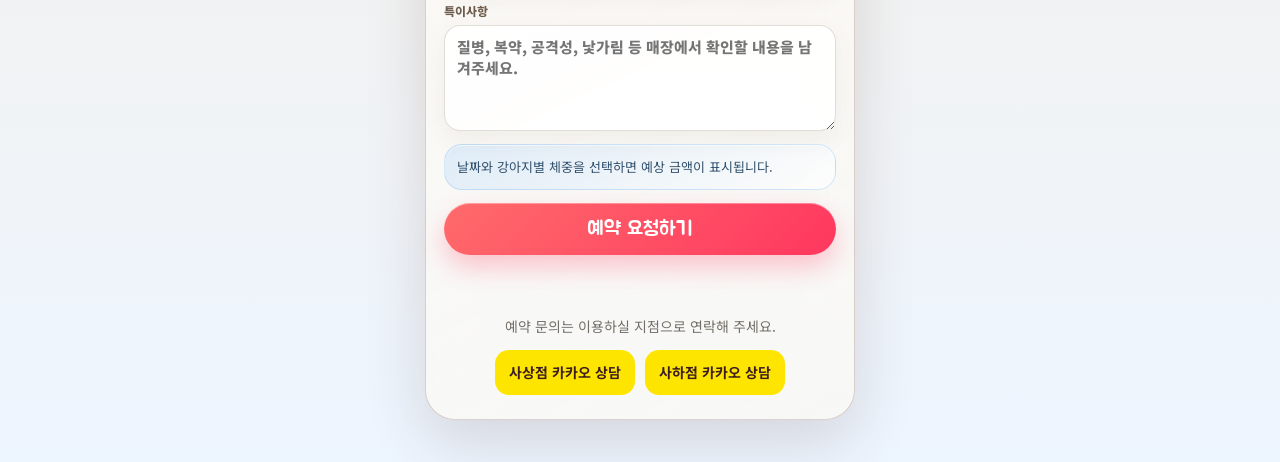
==== commit 72890f09: "feat: add branch Kakao consultation links to hotel booking" ====
--- a/reservation/index.html
+++ b/reservation/index.html
@@ -129,6 +129,13 @@
         <button id="submit" type="submit">예약 요청하기</button>
         <p id="message" class="message" role="status" aria-live="polite"></p>
       </form>
+      <nav aria-label="지점별 카카오톡 상담" style="margin-top:24px;text-align:center;font-size:14px;line-height:1.8">
+        <p style="margin:0 0 10px;color:#736f68">예약 문의는 이용하실 지점으로 연락해 주세요.</p>
+        <div style="display:flex;flex-wrap:wrap;gap:10px;justify-content:center">
+          <a href="https://pf.kakao.com/_nbxeBX/chat" style="padding:10px 14px;border-radius:14px;background:#fee500;color:#3c1e1e;text-decoration:none;font-weight:700">사상점 카카오 상담</a>
+          <a href="https://pf.kakao.com/_DknBX/chat" style="padding:10px 14px;border-radius:14px;background:#fee500;color:#3c1e1e;text-decoration:none;font-weight:700">사하점 카카오 상담</a>
+        </div>
+      </nav>
     </section>
   </main>
   <script src="app.js?v=20261023-text-paint-v2" defer></script>
